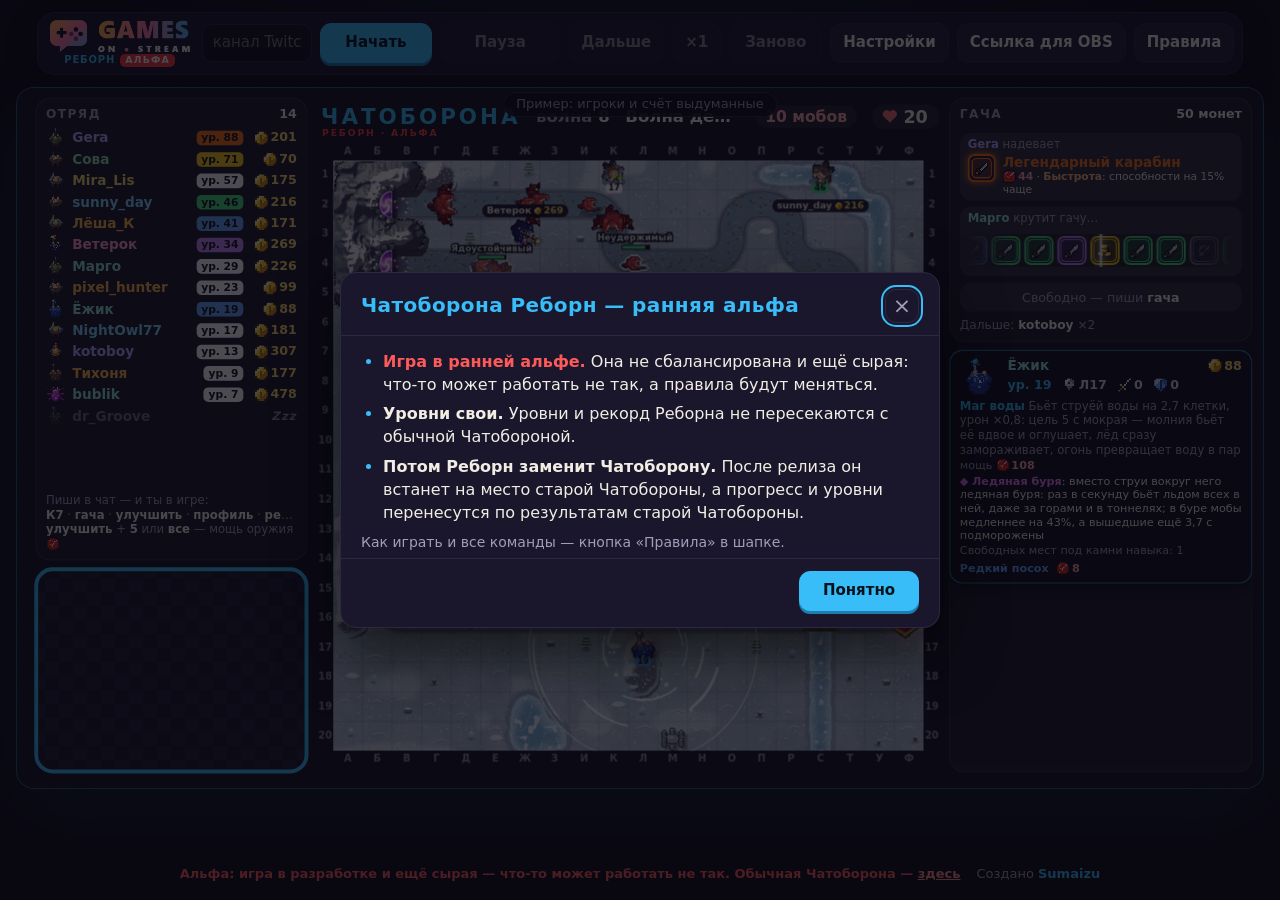
==== site/reborn/index.html @ 2c38c4e0 "Реборн: стили, тик и реакции стихий, маг огня заново; плашка альфы; «Сброс» в настройках" ====
<!doctype html>
<html lang="ru">
<head>
<meta charset="utf-8">
<meta name="viewport" content="width=device-width, initial-scale=1">
<title>Чатоборона Реборн — альфа-версия защиты базы всем чатом</title>
<meta name="description" content="Чатоборона Реборн — альфа-версия: новые правила Чатобороны в разработке. Зрители вступают в отряд и вместе защищают базу от волн мобов, выбивают в гаче камни навыков и сами выбирают навыки.">
<link rel="icon" href="data:image/svg+xml,%3Csvg xmlns='http://www.w3.org/2000/svg' viewBox='0 0 32 32'%3E%3Cpath d='M16 1.5 29 5.8v9.4c0 8-5.4 13.4-13 15.8C8.4 28.6 3 23.2 3 15.2V5.8z' fill='%231d4fd6'/%3E%3Cpath d='M16 1.5 3 5.8v9.4c0 8 5.4 13.4 13 15.8z' fill='%234f9cf9'/%3E%3Cpath d='M16 1.5V31' stroke='%230b1530' stroke-width='1.8'/%3E%3Cpath d='M7.2 8.6v8' stroke='%23dcefff' stroke-width='2' stroke-linecap='round'/%3E%3C/svg%3E">
<link rel="stylesheet" href="css/page.css">
</head>
<body>
<main class="page">
  <header class="top">
    <div class="brand-box">
      <a class="logo" href="https://gamesonstream.ru/" title="Все игры"><img src="images/logo.png" alt="Games on Stream" width="527" height="121"></a>
      <p class="edition"><b>Реборн</b><span class="alpha">Альфа</span></p>
    </div>
    <form class="controls" id="start" autocomplete="off">
      <input type="text" id="s-channel" placeholder="канал Twitch" spellcheck="false" aria-label="Канал Twitch">
      <button type="submit" class="primary" id="play" disabled>Начать</button>
      <button type="button" id="pause" disabled>Пауза</button>
      <button type="button" id="next" title="Не ждать: сразу карта или следующая волна" disabled>Дальше</button>
      <button type="button" id="speed" title="Скорость игры: ×1, ×2 или ×3" disabled>×1</button>
      <button type="button" id="restart" title="Закончить эту игру и собрать отряд заново" disabled>Заново</button>
      <button type="button" id="toggle-settings" aria-expanded="false" aria-controls="settings">Настройки</button>
      <button type="button" id="toggle-link" aria-expanded="false" aria-controls="link-panel">Ссылка для OBS</button>
      <button type="button" id="open-rules">Правила</button>
    </form>
    <section class="panel popover" id="link-panel" hidden>
      <div class="row">
        <input type="text" id="link" readonly aria-label="Ссылка на оверлей">
        <button type="button" id="copy">Копировать</button>
      </div>
      <p class="status" id="link-status"></p>
      <p class="hint">Вставь ссылку в источник «Браузер» в OBS, размер 1920×1080. Игра начинается сама, как только источник появился на экране. Пока источник скрыт, игра стоит на паузе. Игра сообщает сайту название канала и время игры — только для статистики автора, кто играет.</p>
    </section>
  </header>

  <div class="layout" id="layout">
    <div class="stage">
      <div class="screen">
        <iframe id="game" title="Чатоборона Реборн"></iframe>
        <p class="note" id="example-note">Пример: игроки и счёт выдуманные</p>
      </div>
    </div>

    <form class="panel settings" id="settings" autocomplete="off" hidden>
      <fieldset>
        <legend>Игра</legend>
        <div class="field">
          <label for="s-lobby">Набор в отряд</label>
          <div class="row"><input type="number" id="s-lobby" min="10" max="900"><span class="hint">секунд перед каждой игрой</span></div>
        </div>
        <div class="field">
          <label for="s-first_wave">До первой волны</label>
          <div class="row"><input type="number" id="s-first_wave" min="5" max="600"><span class="hint">секунд подготовки после появления карты</span></div>
        </div>
        <div class="field">
          <label for="s-wave_pause">Подготовка</label>
          <div class="row"><input type="number" id="s-wave_pause" min="3" max="300"><span class="hint">секунд между волнами</span></div>
        </div>
      </fieldset>

      <fieldset>
        <legend>Чат</legend>
        <label class="check">
          <input type="checkbox" id="s-chat_commands">
          <span>Команды для стримера и модераторов
            <span class="hint"><code>!чатоборона</code> — правила на экране, игра на паузе</span>
            <span class="hint"><code>!чатоборона-пауза</code> — пауза, ещё раз — продолжить</span>
            <span class="hint"><code>!чатоборона-дальше</code> — не ждать: сразу карта или волна</span>
            <span class="hint"><code>!чатоборона-заново</code> — новая игра</span>
            <span class="hint"><code>!чатоборона-сброс</code> — обнулить уровни и рекорд</span>
            <span class="hint"><code>а1 б2</code> — переставить защитника с клетки на клетку (только хозяин канала)</span>
          </span>
        </label>
      </fieldset>

      <fieldset>
        <legend>Звук</legend>
        <label class="check"><input type="checkbox" id="s-sound"><span>Звуки игры</span></label>
        <div class="field">
          <label for="s-volume">Громкость</label>
          <div class="row">
            <input type="range" id="s-volume" min="0" max="100" step="5">
            <span class="hint" id="volume-text"></span>
            <button type="button" id="listen">Послушать</button>
          </div>
        </div>
      </fieldset>

      <fieldset>
        <legend>Вид</legend>
        <div class="field">
          <span class="label" id="webcam-label">Окошко под вебку</span>
          <div class="switch" role="group" aria-labelledby="webcam-label">
            <button type="button" data-webcam="none">Без вебки</button><button type="button" data-webcam="cam">С вебкой</button><button type="button" data-webcam="vtuber">Витубер</button>
          </div>
        </div>
      </fieldset>

      <fieldset>
        <legend>Уровни и рекорд</legend>
        <div class="field">
          <div class="row"><button type="button" id="reset" title="Обнулить уровни, счёт и рекорд" disabled>Сброс</button><span class="hint">обнулить уровни, счёт и рекорд канала — нажать дважды, пока идёт игра</span></div>
        </div>
      </fieldset>

      <div class="footer"><button type="button" class="quiet" id="defaults">Рекомендуемые настройки</button></div>
    </form>
  </div>
  <footer class="foot">
    <p class="alpha-note">Альфа: игра в разработке и ещё сырая — что-то может работать не так. Обычная Чатоборона — <a href="../">здесь</a></p>
    <p class="tagline" id="status"></p>
    <p class="author">Создано <a href="https://www.twitch.tv/sumaizu" target="_blank" rel="noopener">Sumaizu</a></p>
  </footer>
</main>
<dialog class="rules news" id="news" aria-labelledby="news-title">
  <header class="rules-head">
    <h2 id="news-title">Чатоборона Реборн — ранняя альфа</h2>
    <button type="button" class="rules-x" id="news-x" aria-label="Закрыть">×</button>
  </header>
  <div class="rules-body">
    <ul class="news-list">
      <li><b class="alpha-word">Игра в ранней альфе.</b> Она не сбалансирована и ещё сырая: что-то может работать не так, а правила будут меняться.</li>
      <li><b>Уровни свои.</b> Уровни и рекорд Реборна не пересекаются с обычной Чатобороной.</li>
      <li><b>Потом Реборн заменит Чатоборону.</b> После релиза он встанет на место старой Чатобороны, а прогресс и уровни перенесутся по результатам старой Чатобороны.</li>
    </ul>
    <p class="note-line">Как играть и все команды — кнопка «Правила» в шапке.</p>
  </div>
  <footer class="rules-foot">
    <button type="button" class="primary" id="news-close">Понятно</button>
  </footer>
</dialog>
<dialog class="rules" id="rules" aria-labelledby="rules-title">
  <header class="rules-head">
    <h2 id="rules-title"></h2>
    <button type="button" class="rules-x" id="rules-x" aria-label="Закрыть">×</button>
  </header>
  <div class="rules-body" id="rules-body"></div>
  <footer class="rules-foot">
    <button type="button" class="primary" id="rules-close">Закрыть</button>
  </footer>
</dialog>
<script type="module" src="js/page.js"></script>
</body>
</html>
---- site/reborn/css/page.css ----
:root {
  color-scheme: dark;
  --bg: #0f0d19;
  --panel: #1a172c;
  --field: #120f1f;
  --line: #2c2843;
  --ink: #f1ede4;
  --muted: #a29eb9;
  --accent: #38bdf8;
  --accent-ink: #04121c;
  --accent-deep: #1e7fae;
  --frame: rgba(56, 189, 248, .38);
  --glow: rgba(56, 189, 248, .12);
  --ok: #7fd9a2;
  --warn: #ffcf70;
}

* { box-sizing: border-box; }
[hidden] { display: none !important; }
html { height: 100%; background: var(--bg); }

body {
  height: 100%; margin: 0; padding: 12px 16px 16px; color: var(--ink);
  background: radial-gradient(1000px 360px at 50% -160px, var(--glow), transparent 70%) no-repeat, var(--bg);
  font: 15px/1.45 "Segoe UI", system-ui, -apple-system, Roboto, "Helvetica Neue", Arial, sans-serif;
}

p { margin: 0; }
code { font-family: Consolas, "Cascadia Mono", monospace; font-size: 13px; color: var(--accent); }
:focus-visible { outline: 2px solid var(--accent); outline-offset: 2px; }

.page { height: 100%; display: flex; flex-direction: column; gap: 12px; }
.top {
  position: relative; flex: none; align-self: center; max-width: 100%;
  display: flex; flex-wrap: wrap; align-items: center; justify-content: center; gap: 8px 12px;
  padding: 7px 8px 7px 12px; border-radius: 18px; background: var(--panel); border: 1px solid var(--line);
  box-shadow: 0 12px 32px rgba(0, 0, 0, .28);
}
.logo { display: block; flex: none; border-radius: 8px; }
.logo img { display: block; width: 140px; height: auto; transition: transform .15s; }
.logo:hover img { transform: scale(1.04); }
.brand-box { flex: none; display: flex; flex-direction: column; align-items: center; gap: 2px; }
.edition { margin: 0; display: flex; align-items: center; gap: 5px; line-height: 1; white-space: nowrap; }
.edition b {
  font-size: 10px; font-weight: 900; letter-spacing: .08em; text-transform: uppercase; color: var(--accent);
}
.edition .alpha {
  padding: 1px 5px 2px; border-radius: 5px; background: #ff3b3b; color: #fff; font-size: 9.5px; font-weight: 900;
  letter-spacing: .12em; text-transform: uppercase;
}
.alpha-note { margin: 0; color: #ff5a5a; font-weight: 700; text-align: center; }
.alpha-note a { color: #ff8a8a; }
.foot {
  flex: none; display: flex; flex-wrap: wrap; align-items: center; justify-content: center; gap: 2px 16px;
  padding: 0 8px; font-size: 13px;
}
.tagline {
  flex: 0 1 auto; min-width: 0; color: var(--muted);
  white-space: nowrap; overflow: hidden; text-overflow: ellipsis;
}
.tagline:empty { display: none; }
.tagline.ok { color: var(--ok); }
.tagline.warn { color: var(--warn); }
.controls { display: flex; flex-wrap: wrap; align-items: center; gap: 8px; }
.controls input { width: 110px; }
#play { min-width: 7.5em; }
#pause { min-width: 8em; }
#next { min-width: 6em; }
#restart { min-width: 6.2em; }
#reset { min-width: 5.6em; }
button.armed { border-color: var(--warn); color: var(--warn); }
.author { color: var(--muted); white-space: nowrap; }
.author a { color: var(--accent); font-weight: 700; text-decoration: none; }
@media (max-width: 560px) {
  .author { white-space: normal; text-align: center; }
}
.author a:hover { text-decoration: underline; }
.rules {
  width: min(760px, 94vw); max-height: 88vh; padding: 0; color: var(--ink); background: var(--panel);
  border: 1px solid var(--line); border-radius: 16px; box-shadow: 0 24px 60px rgba(0, 0, 0, .6);
}
.rules[open] { display: flex; flex-direction: column; }
.rules::backdrop { background: rgba(8, 6, 14, .72); }
.rules-head {
  display: flex; align-items: center; gap: 12px; padding: 16px 20px 12px; border-bottom: 1px solid var(--line);
}
.rules-head h2 {
  margin: 0; font-size: 20px; letter-spacing: .02em; text-transform: none; color: var(--accent); font-weight: 900;
}
.rules-x {
  margin-left: auto; width: 34px; height: 34px; padding: 0; font-size: 22px; line-height: 1; font-weight: 400;
  color: var(--muted); background: none;
}
.rules-x:hover { color: var(--ink); }
.rules-body { flex: 1; min-height: 0; overflow-y: auto; padding: 14px 20px 6px; }
.rules-body .lead { font-size: 16px; }
.rules-body .alpha { color: #ff5a5a; font-weight: 700; }
.rules-body h3 { margin: 18px 0 8px; font-size: 16px; font-weight: 800; color: var(--ink); }
.rules-body ul, .rules-body ol { margin: 0; padding-left: 22px; display: grid; gap: 6px; }
.rules-body li::marker { color: var(--accent); }
.rules-body a { color: var(--accent); }
.rules-body .note-line { margin-top: 8px; color: var(--muted); font-size: 14px; }
.rules-commands { margin: 0; display: grid; grid-template-columns: max-content minmax(0, 1fr); gap: 6px 14px; }
.rules-commands dt { white-space: nowrap; }
.rules-commands dd { margin: 0; color: var(--muted); }
.rules-foot { display: flex; justify-content: flex-end; padding: 12px 20px 16px; border-top: 1px solid var(--line); }
.rules-foot button { min-width: 8em; }
.news { width: min(600px, 94vw); }
.news-list { margin: 0; padding-left: 22px; display: grid; gap: 12px; font-size: 16px; line-height: 1.45; }
.news-list b { color: var(--ink); }
.news-list .alpha-word { color: #ff5a5a; }
@media (max-width: 560px) {
  .rules-commands { grid-template-columns: minmax(0, 1fr); gap: 2px; }
  .rules-commands dd { margin-bottom: 6px; }
}

.popover {
  position: absolute; right: 0; top: calc(100% + 8px); z-index: 5; width: min(600px, 100%);
  box-shadow: 0 18px 44px rgba(0, 0, 0, .55);
}

.panel {
  background: var(--panel); border: 1px solid var(--line); border-radius: 18px; padding: 16px 18px; min-width: 0;
}
h2, legend {
  margin: 0 0 10px; padding: 0; font-size: 13px; font-weight: 700; letter-spacing: .1em; text-transform: uppercase;
  color: var(--muted);
}
.hint { color: var(--muted); font-size: 13px; }
.panel > .hint { margin-top: 8px; }

.layout {
  flex: 1; min-height: 0; display: grid; gap: 16px;
  grid-template: minmax(0, 1fr) / minmax(0, 1fr);
}
.layout.with-settings { grid-template-columns: minmax(0, 1fr) 400px; }
.stage { min-width: 0; min-height: 0; display: grid; place-items: start center; container-type: size; }
.screen {
  position: relative; width: 100%; height: 100%; border-radius: 18px; overflow: hidden;
  border: 1px solid var(--frame); box-shadow: 0 24px 70px var(--glow), 0 18px 40px rgba(0, 0, 0, .35);
  background: repeating-conic-gradient(#201d33 0% 25%, #191728 0% 50%) 0 0 / 28px 28px;
}
@supports (width: 1cqw) {
  .screen { width: min(100cqw, 100cqh * 16 / 9); height: auto; aspect-ratio: 16 / 9; }
}
.screen iframe { position: absolute; inset: 0; width: 100%; height: 100%; border: 0; color-scheme: light; }
.note {
  position: absolute; left: 50%; top: 4px; transform: translateX(-50%); padding: 2px 12px; border-radius: 999px;
  background: rgba(15, 13, 25, .9); border: 1px solid var(--line); color: var(--muted); font-size: 13px;
  white-space: nowrap; pointer-events: none;
}
.settings { min-height: 0; overflow-y: auto; }
@media (max-width: 900px) {
  html, body, .page { height: auto; }
  .layout, .layout.with-settings { grid-template: auto / minmax(0, 1fr); }
  .stage { container-type: normal; }
  .screen { width: 100%; height: auto; aspect-ratio: 16 / 9; }
  .settings { overflow-y: visible; }
}

button {
  font: inherit; font-weight: 700; color: var(--ink); background: #252139; border: 1px solid var(--line);
  border-radius: 11px; padding: 8px 12px; cursor: pointer;
}
button:hover { border-color: var(--muted); }
button:disabled { opacity: .5; cursor: default; }
button.primary {
  background: var(--accent); border-color: var(--accent); color: var(--accent-ink);
  box-shadow: 0 3px 0 var(--accent-deep);
}
button.primary:active:not(:disabled) { transform: translateY(2px); box-shadow: 0 1px 0 var(--accent-deep); }
button.quiet { background: none; color: var(--muted); font-weight: 400; }
button[aria-expanded="true"] { border-color: var(--accent); color: var(--accent); }

input, select {
  font: inherit; color: var(--ink); background: var(--field); border: 1px solid var(--line); border-radius: 10px;
  padding: 7px 10px; min-width: 0;
}
input[type=number] { width: 86px; }
input[type=color] { width: 54px; height: 34px; padding: 3px; }
input[type=range] {
  flex: 1 1 140px; max-width: 220px; padding: 0; border: 0; background: none; accent-color: var(--accent);
}
input[type=checkbox] { width: 17px; height: 17px; accent-color: var(--accent); flex: none; margin: 2px 0 0; }

.row { display: flex; flex-wrap: wrap; align-items: center; gap: 8px; }
.row > input[type=text] { flex: 1 1 140px; }

#link { font-family: Consolas, "Cascadia Mono", monospace; font-size: 13px; }
.status { margin-top: 10px; font-size: 14px; color: var(--muted); }
.status:empty { display: none; }
.status.warn { color: var(--warn); }

fieldset { border: 0; margin: 0 0 18px; padding: 0; display: grid; gap: 12px; min-width: 0; }
.split {
  display: grid; grid-template-columns: repeat(auto-fit, minmax(200px, 1fr)); gap: 12px 24px; align-items: start;
}
.group { display: grid; gap: 12px; min-width: 0; }
.field { display: grid; gap: 4px; min-width: 0; }
.field > label, .field > .label { font-weight: 600; }
.check { display: flex; gap: 9px; align-items: flex-start; }
.check span { display: block; }

.switch {
  display: inline-flex; justify-self: start; border: 1px solid var(--line); border-radius: 11px; overflow: hidden;
}
.switch button { border: 0; border-radius: 0; background: var(--field); color: var(--muted); white-space: nowrap; }
.switch button.on { background: var(--accent); color: var(--accent-ink); }

.footer { display: flex; justify-content: flex-end; }
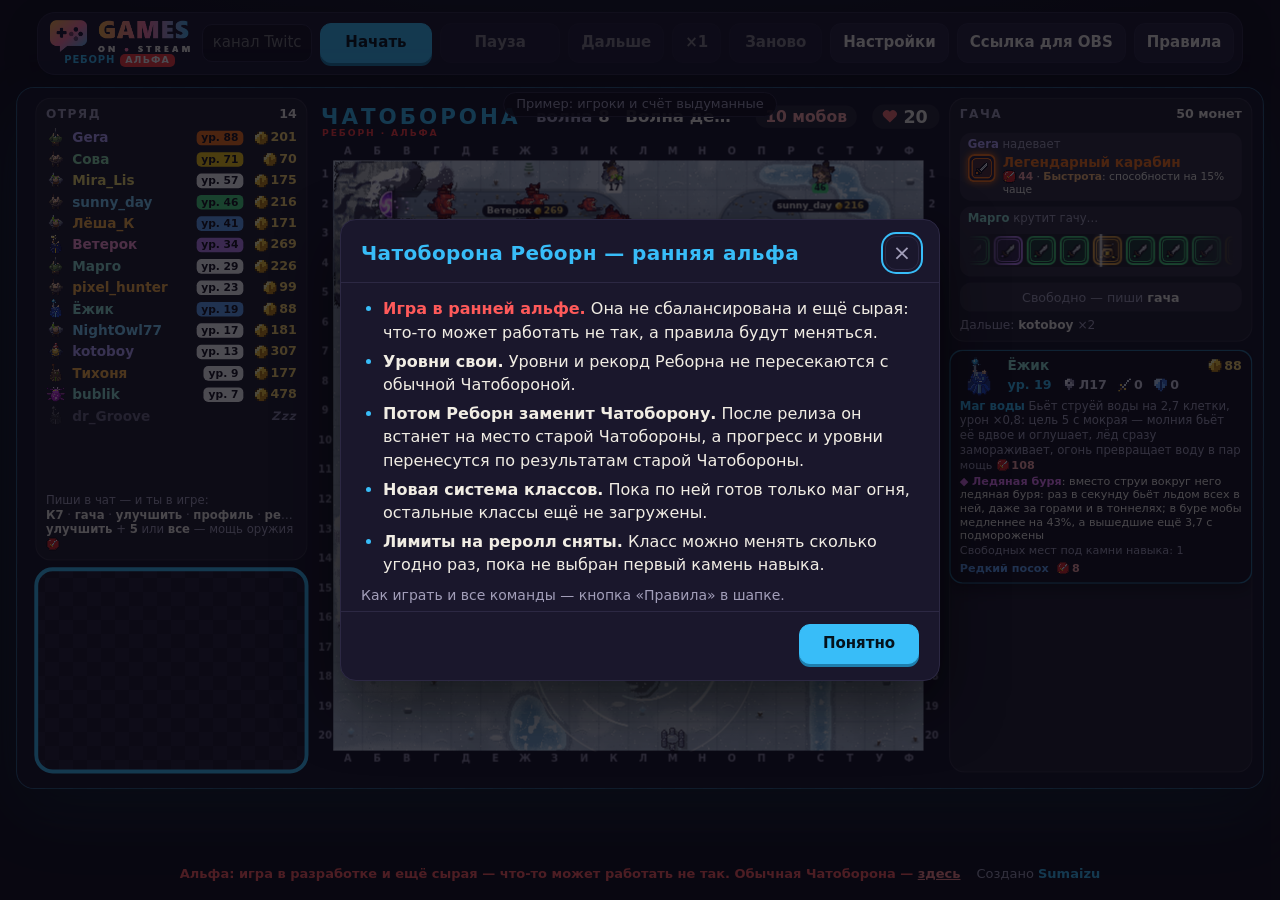
==== commit cec006c6: "Реборн: усиления «Возгорания» (кольцо, стена огня, Аматерасу, феникс), реролл без лимита до первого " ====
--- a/site/reborn/index.html
+++ b/site/reborn/index.html
@@ -125,6 +125,8 @@
       <li><b class="alpha-word">Игра в ранней альфе.</b> Она не сбалансирована и ещё сырая: что-то может работать не так, а правила будут меняться.</li>
       <li><b>Уровни свои.</b> Уровни и рекорд Реборна не пересекаются с обычной Чатобороной.</li>
       <li><b>Потом Реборн заменит Чатоборону.</b> После релиза он встанет на место старой Чатобороны, а прогресс и уровни перенесутся по результатам старой Чатобороны.</li>
+      <li><b>Новая система классов.</b> Пока по ней готов только маг огня, остальные классы ещё не загружены.</li>
+      <li><b>Лимиты на реролл сняты.</b> Класс можно менять сколько угодно раз, пока не выбран первый камень навыка.</li>
     </ul>
     <p class="note-line">Как играть и все команды — кнопка «Правила» в шапке.</p>
   </div>
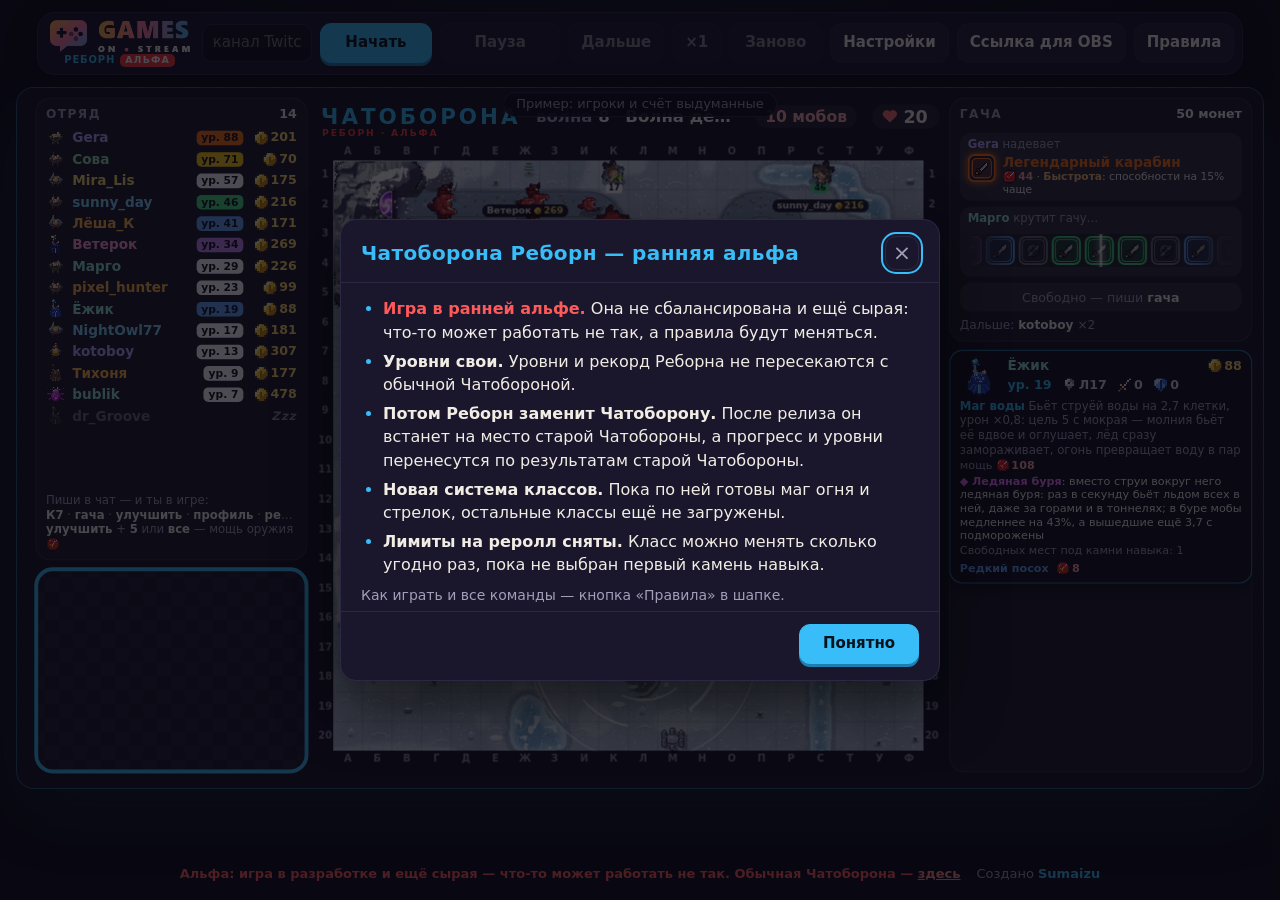
==== commit 219bece9: "Реборн: Стрелок — стили снайпер, штурмовик, марксман, их навыки и модели" ====
--- a/site/reborn/index.html
+++ b/site/reborn/index.html
@@ -125,7 +125,7 @@
       <li><b class="alpha-word">Игра в ранней альфе.</b> Она не сбалансирована и ещё сырая: что-то может работать не так, а правила будут меняться.</li>
       <li><b>Уровни свои.</b> Уровни и рекорд Реборна не пересекаются с обычной Чатобороной.</li>
       <li><b>Потом Реборн заменит Чатоборону.</b> После релиза он встанет на место старой Чатобороны, а прогресс и уровни перенесутся по результатам старой Чатобороны.</li>
-      <li><b>Новая система классов.</b> Пока по ней готов только маг огня, остальные классы ещё не загружены.</li>
+      <li><b>Новая система классов.</b> Пока по ней готовы маг огня и стрелок, остальные классы ещё не загружены.</li>
       <li><b>Лимиты на реролл сняты.</b> Класс можно менять сколько угодно раз, пока не выбран первый камень навыка.</li>
     </ul>
     <p class="note-line">Как играть и все команды — кнопка «Правила» в шапке.</p>
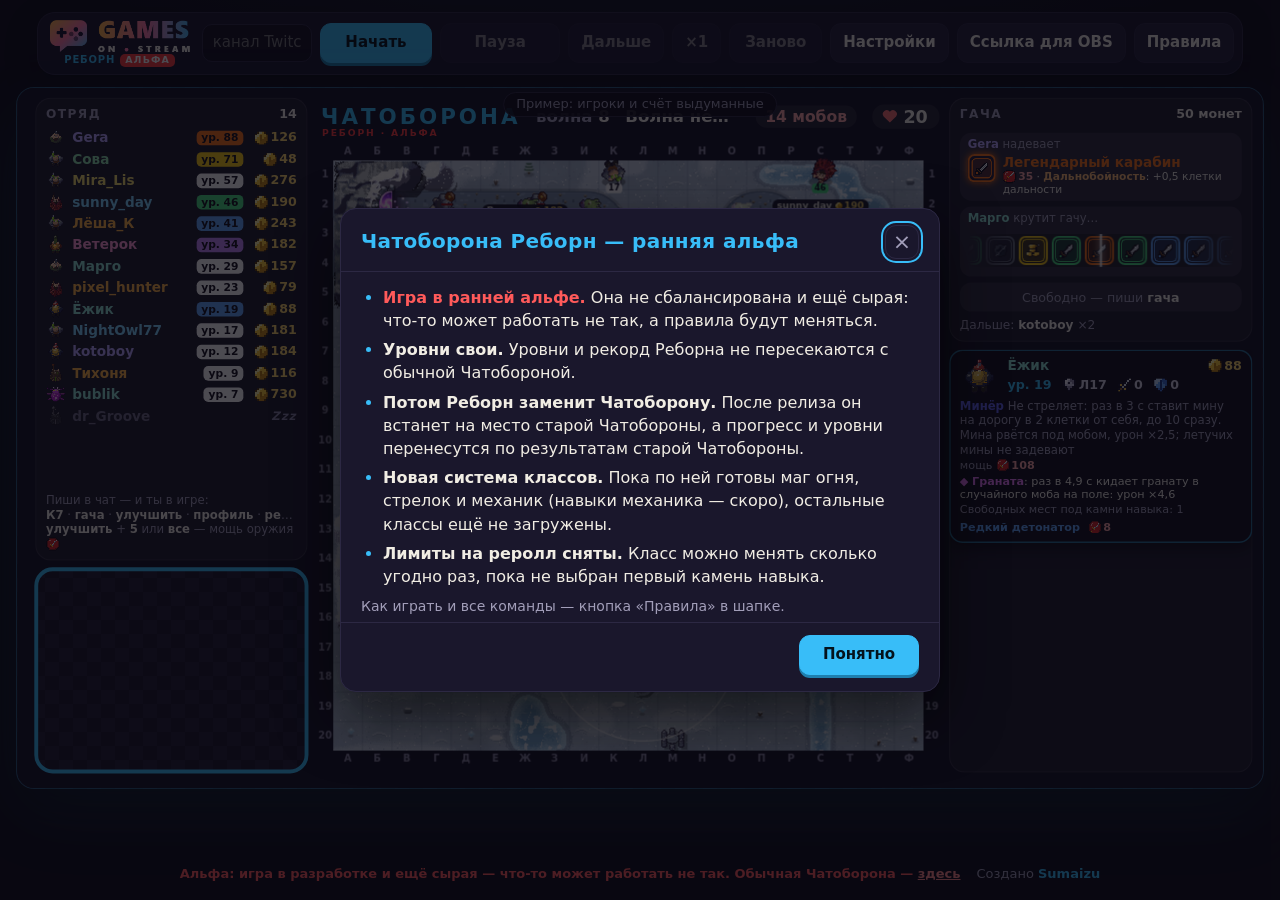
==== commit d47d9fc6: "Реборн: класс Механик (турельщик, подрывник, ракетчик); жерло крупнее и синеет с синим пламенем" ====
--- a/site/reborn/index.html
+++ b/site/reborn/index.html
@@ -125,7 +125,7 @@
       <li><b class="alpha-word">Игра в ранней альфе.</b> Она не сбалансирована и ещё сырая: что-то может работать не так, а правила будут меняться.</li>
       <li><b>Уровни свои.</b> Уровни и рекорд Реборна не пересекаются с обычной Чатобороной.</li>
       <li><b>Потом Реборн заменит Чатоборону.</b> После релиза он встанет на место старой Чатобороны, а прогресс и уровни перенесутся по результатам старой Чатобороны.</li>
-      <li><b>Новая система классов.</b> Пока по ней готовы маг огня и стрелок, остальные классы ещё не загружены.</li>
+      <li><b>Новая система классов.</b> Пока по ней готовы маг огня, стрелок и механик (навыки механика — скоро), остальные классы ещё не загружены.</li>
       <li><b>Лимиты на реролл сняты.</b> Класс можно менять сколько угодно раз, пока не выбран первый камень навыка.</li>
     </ul>
     <p class="note-line">Как играть и все команды — кнопка «Правила» в шапке.</p>
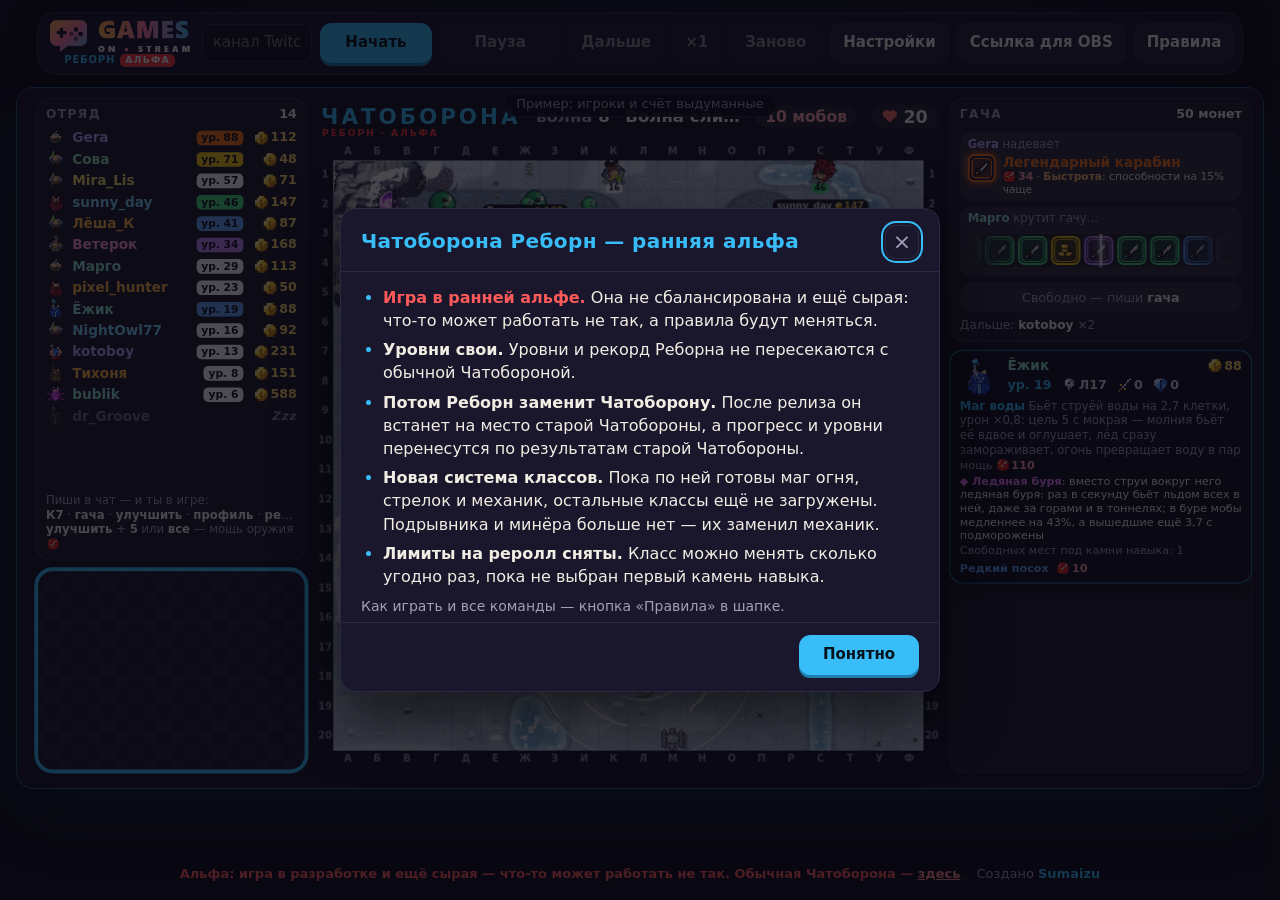
==== commit 5e688f14: "Реборн: турельщик — гигантская турель и дроны; ракетчик стройнее, с крупным миномётом" ====
--- a/site/reborn/index.html
+++ b/site/reborn/index.html
@@ -125,7 +125,7 @@
       <li><b class="alpha-word">Игра в ранней альфе.</b> Она не сбалансирована и ещё сырая: что-то может работать не так, а правила будут меняться.</li>
       <li><b>Уровни свои.</b> Уровни и рекорд Реборна не пересекаются с обычной Чатобороной.</li>
       <li><b>Потом Реборн заменит Чатоборону.</b> После релиза он встанет на место старой Чатобороны, а прогресс и уровни перенесутся по результатам старой Чатобороны.</li>
-      <li><b>Новая система классов.</b> Пока по ней готовы маг огня, стрелок и механик (навыки механика — скоро), остальные классы ещё не загружены.</li>
+      <li><b>Новая система классов.</b> Пока по ней готовы маг огня, стрелок и механик, остальные классы ещё не загружены. Подрывника и минёра больше нет — их заменил механик.</li>
       <li><b>Лимиты на реролл сняты.</b> Класс можно менять сколько угодно раз, пока не выбран первый камень навыка.</li>
     </ul>
     <p class="note-line">Как играть и все команды — кнопка «Правила» в шапке.</p>
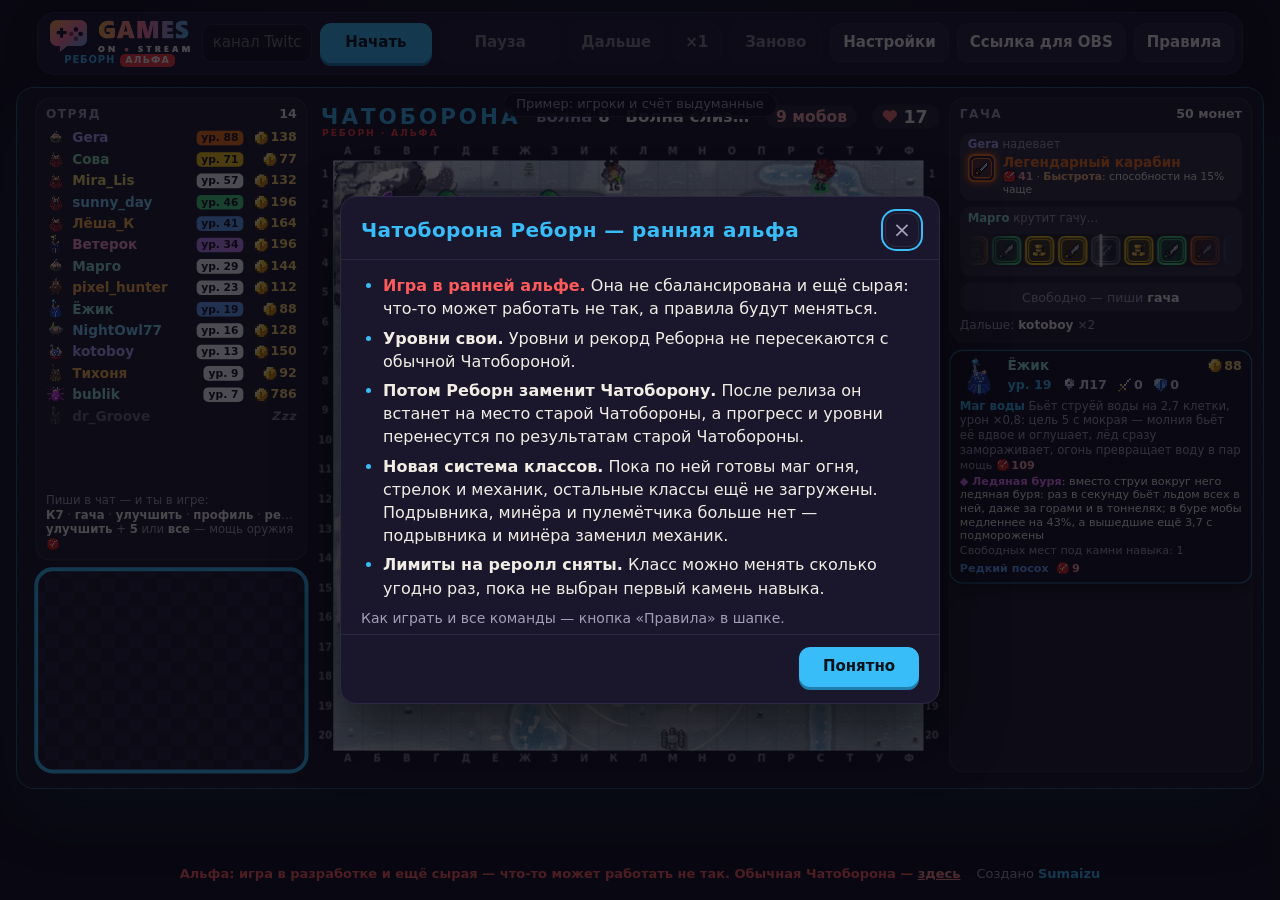
==== commit 1c1dbfe3: "Реборн: без пулемётчика и панелей на поле; турель строчит без пауз, дроны ПВО на своих целях, ауры к" ====
--- a/site/reborn/index.html
+++ b/site/reborn/index.html
@@ -125,7 +125,7 @@
       <li><b class="alpha-word">Игра в ранней альфе.</b> Она не сбалансирована и ещё сырая: что-то может работать не так, а правила будут меняться.</li>
       <li><b>Уровни свои.</b> Уровни и рекорд Реборна не пересекаются с обычной Чатобороной.</li>
       <li><b>Потом Реборн заменит Чатоборону.</b> После релиза он встанет на место старой Чатобороны, а прогресс и уровни перенесутся по результатам старой Чатобороны.</li>
-      <li><b>Новая система классов.</b> Пока по ней готовы маг огня, стрелок и механик, остальные классы ещё не загружены. Подрывника и минёра больше нет — их заменил механик.</li>
+      <li><b>Новая система классов.</b> Пока по ней готовы маг огня, стрелок и механик, остальные классы ещё не загружены. Подрывника, минёра и пулемётчика больше нет — подрывника и минёра заменил механик.</li>
       <li><b>Лимиты на реролл сняты.</b> Класс можно менять сколько угодно раз, пока не выбран первый камень навыка.</li>
     </ul>
     <p class="note-line">Как играть и все команды — кнопка «Правила» в шапке.</p>
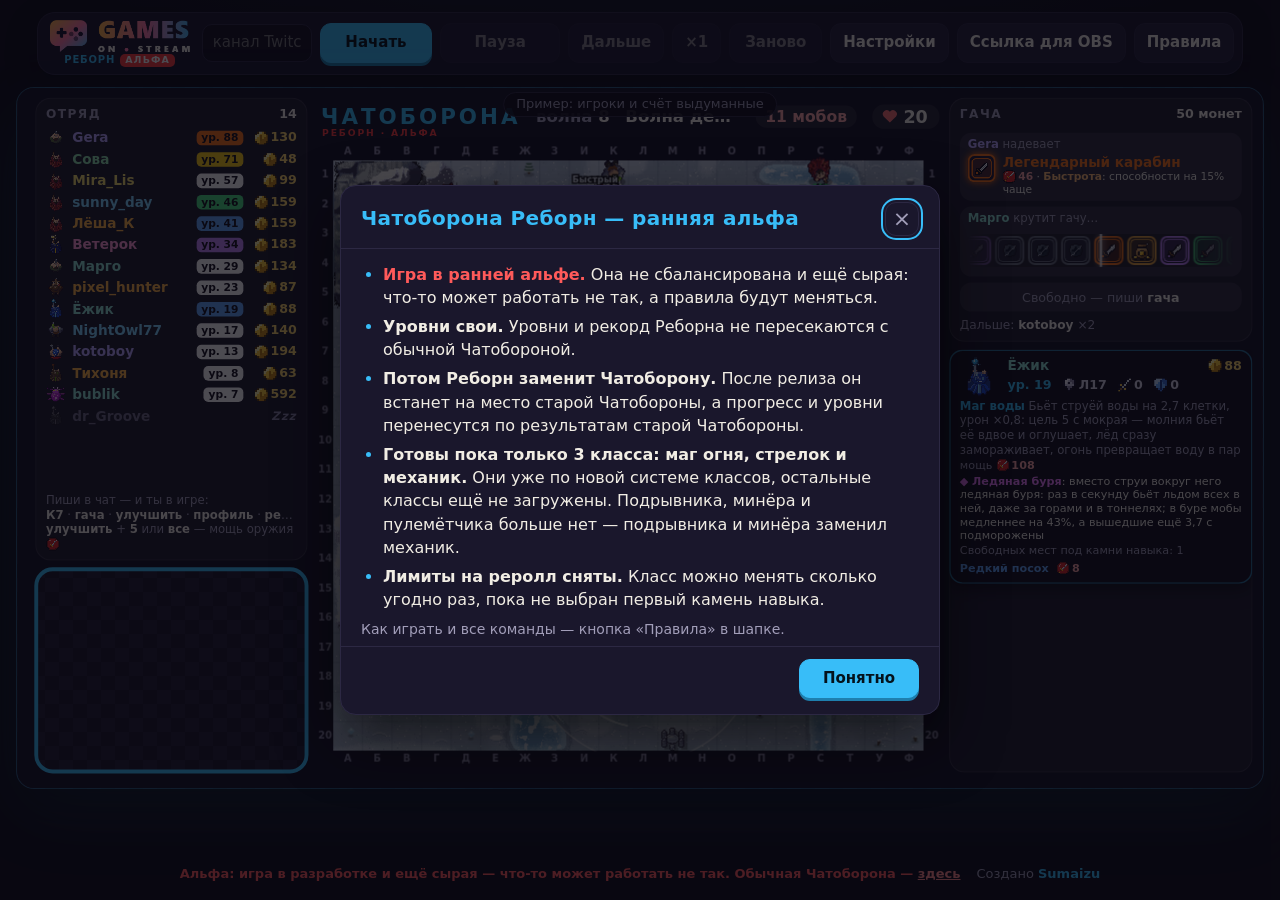
==== commit 83b96b14: "Новости: в Реборне пока готовы только 3 класса — маг огня, стрелок и механик" ====
--- a/site/reborn/index.html
+++ b/site/reborn/index.html
@@ -125,7 +125,7 @@
       <li><b class="alpha-word">Игра в ранней альфе.</b> Она не сбалансирована и ещё сырая: что-то может работать не так, а правила будут меняться.</li>
       <li><b>Уровни свои.</b> Уровни и рекорд Реборна не пересекаются с обычной Чатобороной.</li>
       <li><b>Потом Реборн заменит Чатоборону.</b> После релиза он встанет на место старой Чатобороны, а прогресс и уровни перенесутся по результатам старой Чатобороны.</li>
-      <li><b>Новая система классов.</b> Пока по ней готовы маг огня, стрелок и механик, остальные классы ещё не загружены. Подрывника, минёра и пулемётчика больше нет — подрывника и минёра заменил механик.</li>
+      <li><b>Готовы пока только 3 класса: маг огня, стрелок и механик.</b> Они уже по новой системе классов, остальные классы ещё не загружены. Подрывника, минёра и пулемётчика больше нет — подрывника и минёра заменил механик.</li>
       <li><b>Лимиты на реролл сняты.</b> Класс можно менять сколько угодно раз, пока не выбран первый камень навыка.</li>
     </ul>
     <p class="note-line">Как играть и все команды — кнопка «Правила» в шапке.</p>
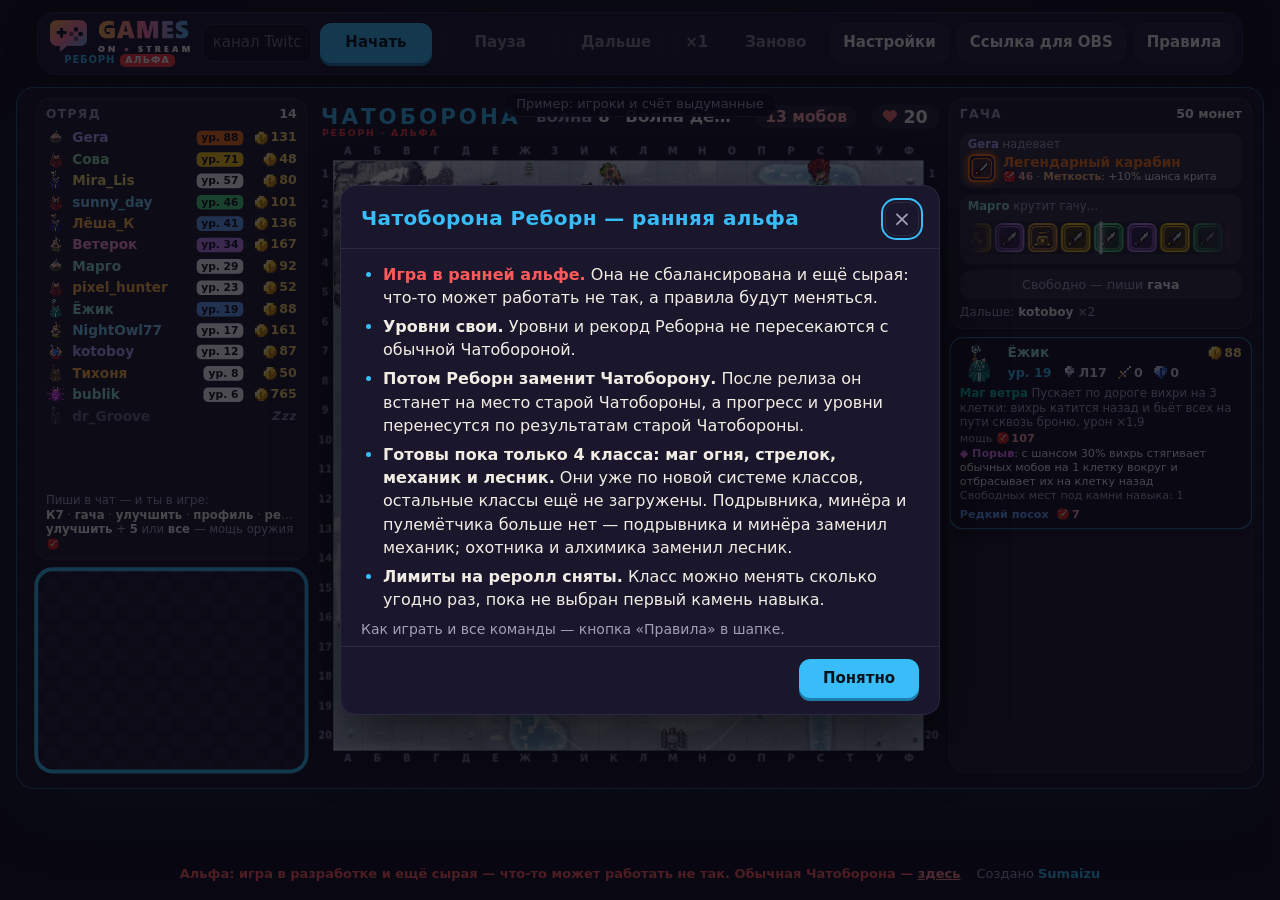
==== commit 333f0831: "Реборн: охотника и алхимика заменил лесник; лук боком под наклоном, стрела накладывается моделькой; " ====
--- a/site/reborn/index.html
+++ b/site/reborn/index.html
@@ -125,7 +125,7 @@
       <li><b class="alpha-word">Игра в ранней альфе.</b> Она не сбалансирована и ещё сырая: что-то может работать не так, а правила будут меняться.</li>
       <li><b>Уровни свои.</b> Уровни и рекорд Реборна не пересекаются с обычной Чатобороной.</li>
       <li><b>Потом Реборн заменит Чатоборону.</b> После релиза он встанет на место старой Чатобороны, а прогресс и уровни перенесутся по результатам старой Чатобороны.</li>
-      <li><b>Готовы пока только 3 класса: маг огня, стрелок и механик.</b> Они уже по новой системе классов, остальные классы ещё не загружены. Подрывника, минёра и пулемётчика больше нет — подрывника и минёра заменил механик.</li>
+      <li><b>Готовы пока только 4 класса: маг огня, стрелок, механик и лесник.</b> Они уже по новой системе классов, остальные классы ещё не загружены. Подрывника, минёра и пулемётчика больше нет — подрывника и минёра заменил механик; охотника и алхимика заменил лесник.</li>
       <li><b>Лимиты на реролл сняты.</b> Класс можно менять сколько угодно раз, пока не выбран первый камень навыка.</li>
     </ul>
     <p class="note-line">Как играть и все команды — кнопка «Правила» в шапке.</p>
